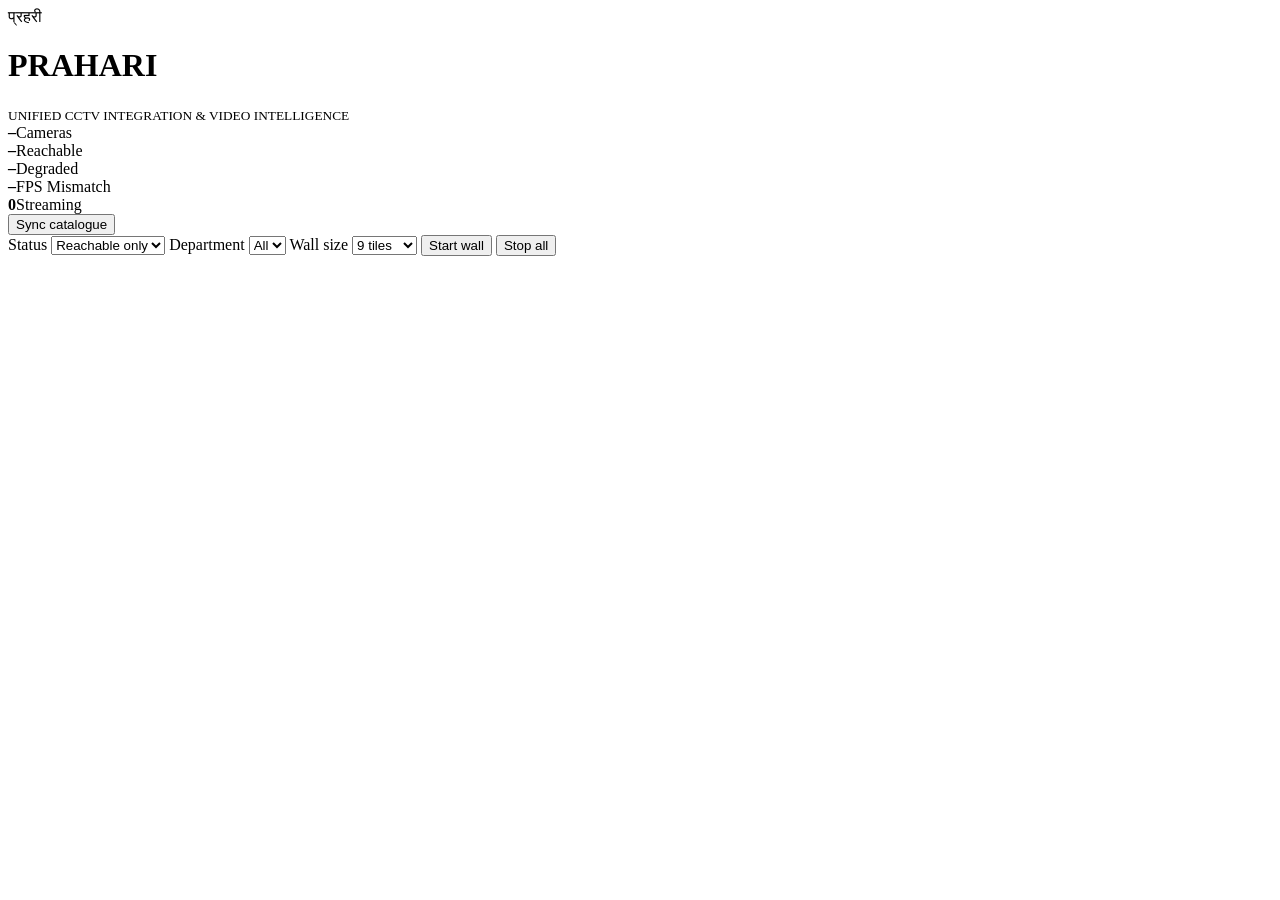
==== web/index.html @ 7b99f81e "Add stream gateway, operator console and grid reconnaissance The upstream guards HLS with a cookie-c" ====
<!doctype html>
<html lang="en">
<head>
  <meta charset="utf-8">
  <meta name="viewport" content="width=device-width, initial-scale=1">
  <title>Prahari — Unified CCTV Operations</title>
  <link rel="stylesheet" href="/vendor/leaflet.css">
  <link rel="stylesheet" href="/styles.css">
</head>
<body>
  <header>
    <div class="brand">
      <span class="devanagari">प्रहरी</span>
      <h1>PRAHARI</h1>
      <small>UNIFIED CCTV INTEGRATION &amp; VIDEO INTELLIGENCE</small>
    </div>

    <div class="stats">
      <div class="stat"><b id="stat-total">–</b><span>Cameras</span></div>
      <div class="stat ok"><b id="stat-online">–</b><span>Reachable</span></div>
      <div class="stat err"><b id="stat-down">–</b><span>Degraded</span></div>
      <div class="stat warn"><b id="stat-fps">–</b><span>FPS Mismatch</span></div>
      <div class="stat"><b id="stat-playing">0</b><span>Streaming</span></div>
      <button class="action" id="btn-sync">Sync catalogue</button>
    </div>
  </header>

  <main>
    <div id="map"></div>

    <div class="right">
      <div class="toolbar">
        <label for="f-status">Status</label>
        <select id="f-status">
          <option value="reachable">Reachable only</option>
          <option value="all">All cameras</option>
          <option value="degraded">Degraded only</option>
        </select>

        <label for="f-dept">Department</label>
        <select id="f-dept"><option value="all">All</option></select>

        <label for="f-count">Wall size</label>
        <select id="f-count">
          <option value="6">6 tiles</option>
          <option value="9" selected>9 tiles</option>
          <option value="12">12 tiles</option>
          <option value="24">24 tiles</option>
        </select>

        <button class="action" id="btn-play">Start wall</button>
        <button class="action" id="btn-stop">Stop all</button>
      </div>

      <div class="wall" id="wall"></div>
    </div>
  </main>

  <script src="/vendor/leaflet.js"></script>
  <script src="/vendor/hls.min.js"></script>
  <script src="/app.js"></script>
</body>
</html>
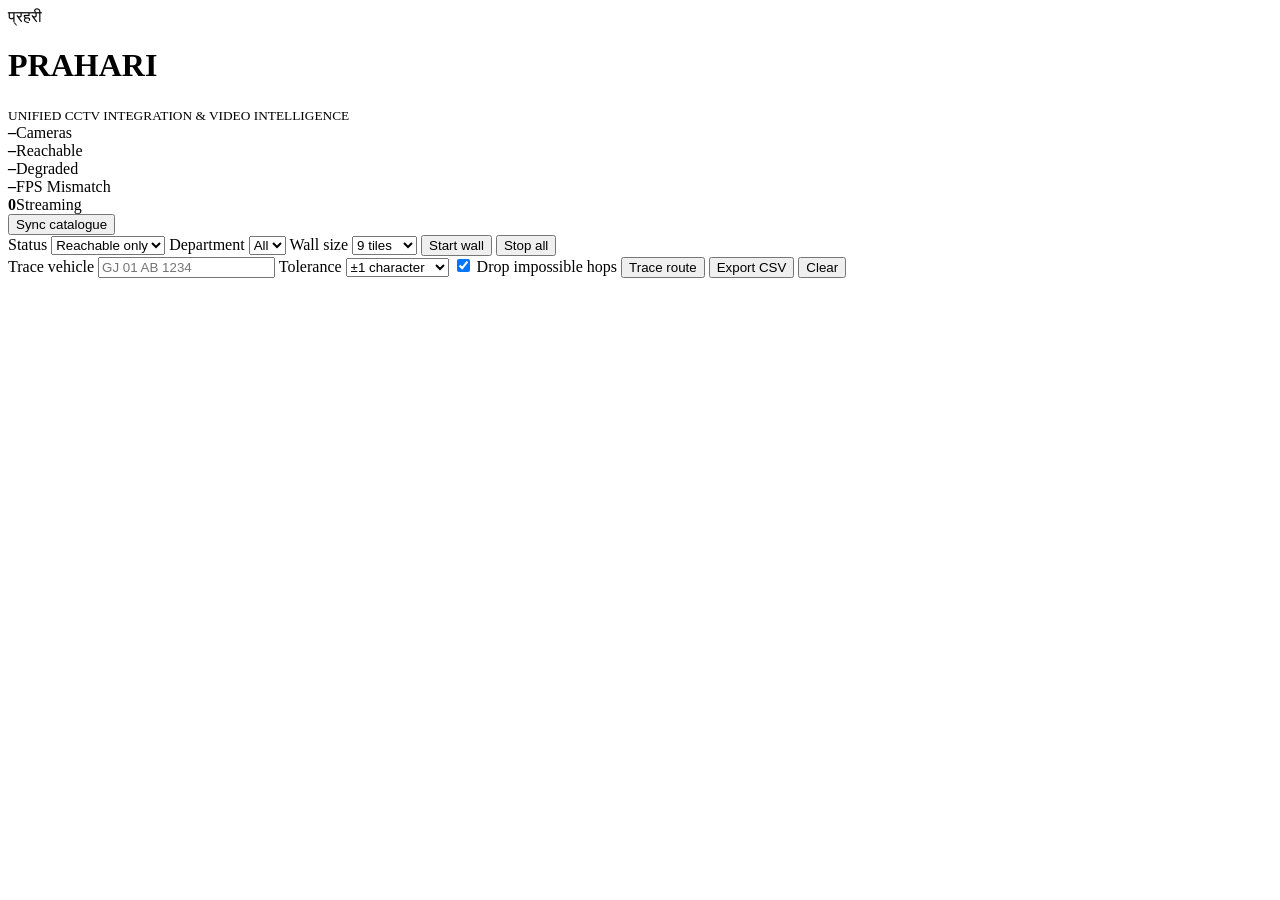
==== commit e8d5693b: "Draw the traced route on the map and in a timeline panel The route engine could answer gate G3 but n" ====
--- a/web/index.html
+++ b/web/index.html
@@ -52,6 +52,27 @@
         <button class="action" id="btn-stop">Stop all</button>
       </div>
 
+      <!-- Gate G3: a judge supplies a registration number and expects the
+           vehicle's route back. This is the demo's money moment, so it sits in
+           the toolbar rather than behind a menu. -->
+      <div class="toolbar route-bar">
+        <label for="route-plate">Trace vehicle</label>
+        <input id="route-plate" placeholder="GJ 01 AB 1234" spellcheck="false" autocomplete="off">
+        <label for="route-fuzz">Tolerance</label>
+        <select id="route-fuzz">
+          <option value="0">Exact</option>
+          <option value="1" selected>±1 character</option>
+          <option value="2">±2 characters</option>
+        </select>
+        <label class="check"><input type="checkbox" id="route-clean" checked> Drop impossible hops</label>
+        <button class="action primary" id="btn-route">Trace route</button>
+        <button class="action" id="btn-route-csv">Export CSV</button>
+        <button class="action" id="btn-route-clear">Clear</button>
+        <span class="route-status" id="route-status"></span>
+      </div>
+
+      <div class="route-result" id="route-result" hidden></div>
+
       <div class="wall" id="wall"></div>
     </div>
   </main>
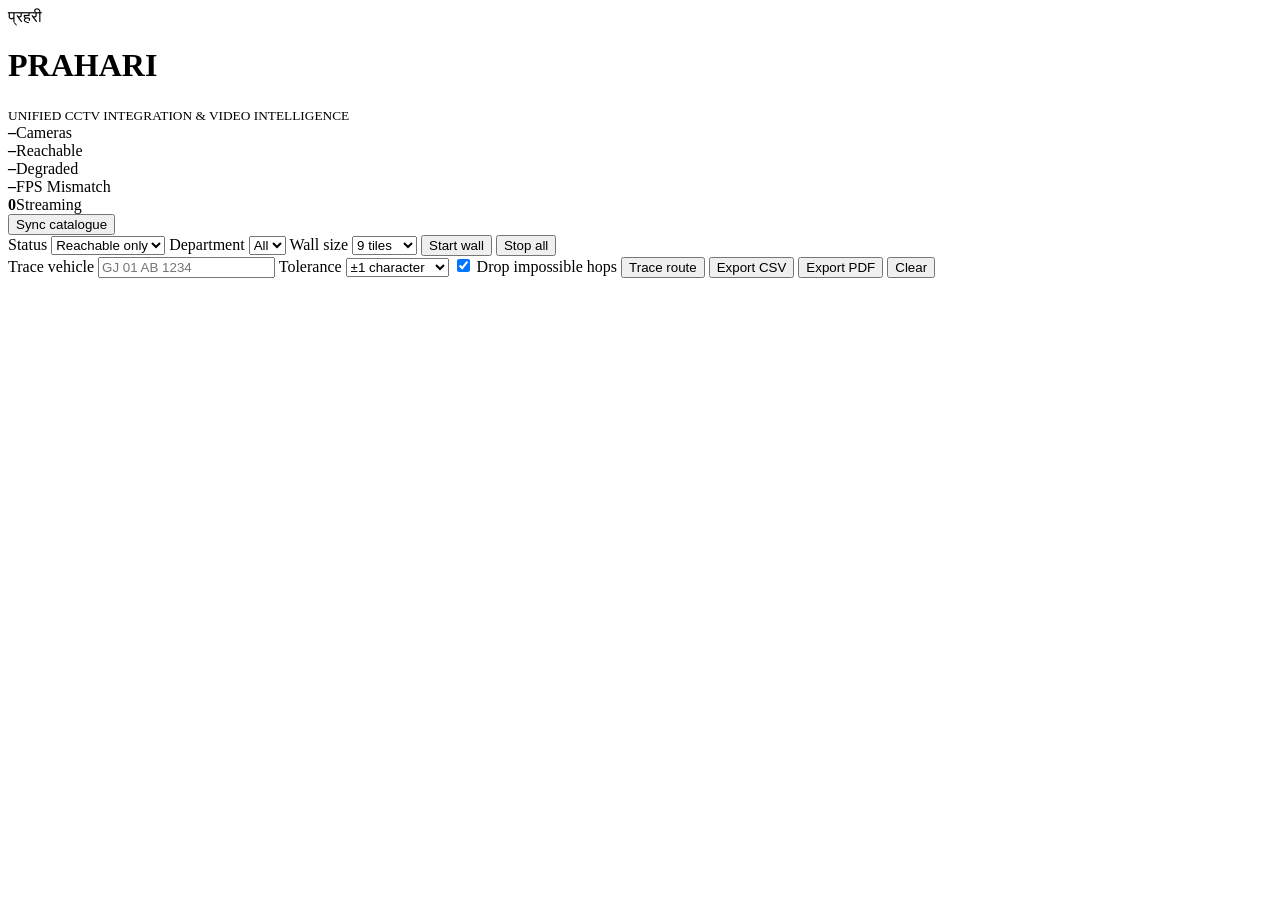
==== commit 4d7b5db3: "Export the movement report as a printable PDF The organisers ask for an output report showing detect" ====
--- a/web/index.html
+++ b/web/index.html
@@ -67,6 +67,7 @@
         <label class="check"><input type="checkbox" id="route-clean" checked> Drop impossible hops</label>
         <button class="action primary" id="btn-route">Trace route</button>
         <button class="action" id="btn-route-csv">Export CSV</button>
+        <button class="action" id="btn-route-pdf">Export PDF</button>
         <button class="action" id="btn-route-clear">Clear</button>
         <span class="route-status" id="route-status"></span>
       </div>
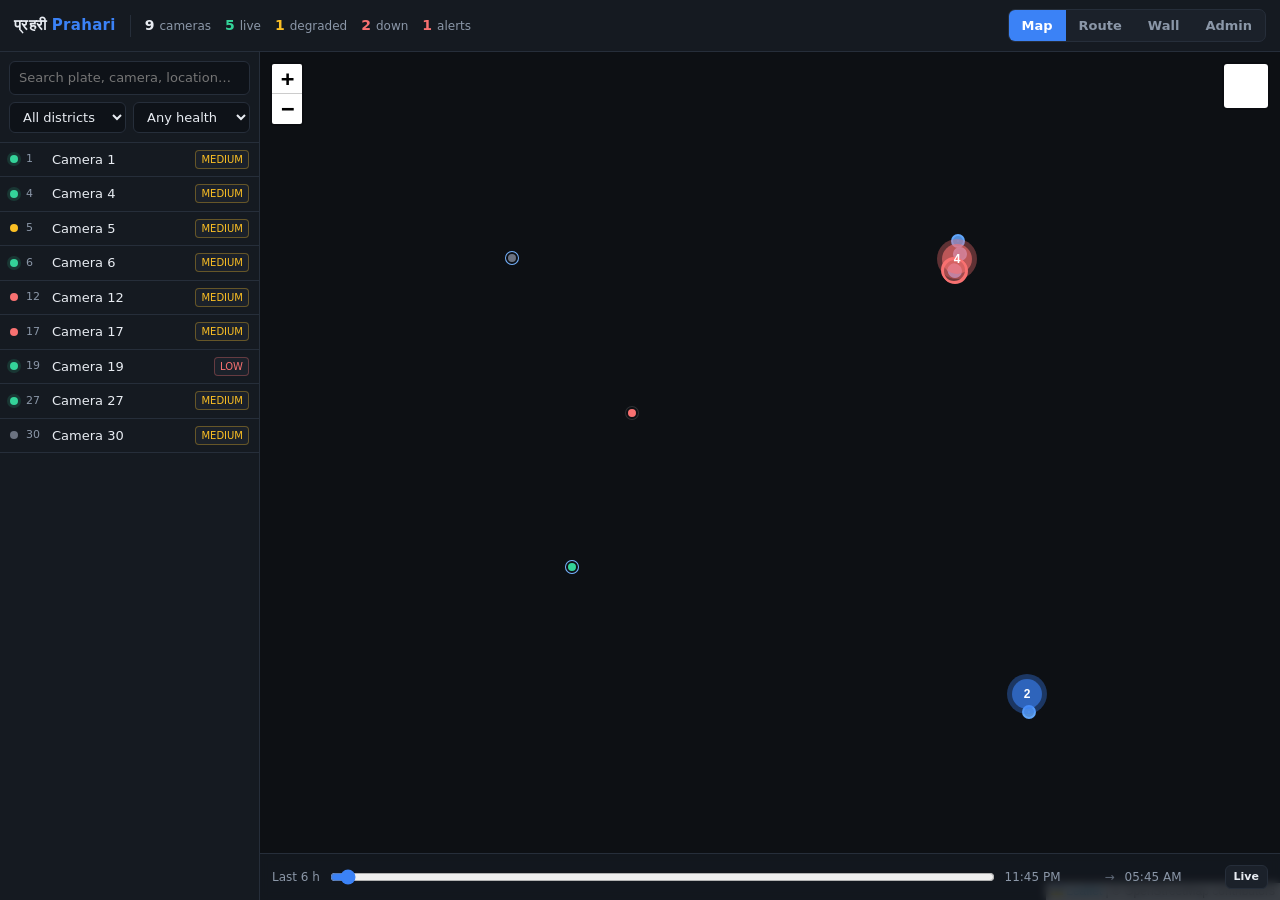
==== commit d501d49d: "[G7/G8/G9/G10/G11/G4] GIS console, fixtures, wedges, events+WS, route view, wall, admin, ONVIF drive" ====
--- a/web/index.html
+++ b/web/index.html
@@ -1,85 +1,274 @@
 <!doctype html>
 <html lang="en">
 <head>
-  <meta charset="utf-8">
-  <meta name="viewport" content="width=device-width, initial-scale=1">
-  <title>Prahari — Unified CCTV Operations</title>
-  <link rel="stylesheet" href="/vendor/leaflet.css">
-  <link rel="stylesheet" href="/styles.css">
+<meta charset="utf-8">
+<meta name="viewport" content="width=device-width,initial-scale=1">
+<title>Prahari — GIS Console</title>
+<link rel="stylesheet" href="vendor/leaflet.css">
+<link rel="stylesheet" href="vendor/MarkerCluster.css">
+<link rel="stylesheet" href="vendor/MarkerCluster.Default.css">
+<link rel="stylesheet" href="styles.css">
 </head>
 <body>
-  <header>
-    <div class="brand">
-      <span class="devanagari">प्रहरी</span>
-      <h1>PRAHARI</h1>
-      <small>UNIFIED CCTV INTEGRATION &amp; VIDEO INTELLIGENCE</small>
-    </div>
-
-    <div class="stats">
-      <div class="stat"><b id="stat-total">–</b><span>Cameras</span></div>
-      <div class="stat ok"><b id="stat-online">–</b><span>Reachable</span></div>
-      <div class="stat err"><b id="stat-down">–</b><span>Degraded</span></div>
-      <div class="stat warn"><b id="stat-fps">–</b><span>FPS Mismatch</span></div>
-      <div class="stat"><b id="stat-playing">0</b><span>Streaming</span></div>
-      <button class="action" id="btn-sync">Sync catalogue</button>
-    </div>
-  </header>
-
-  <main>
-    <div id="map"></div>
-
-    <div class="right">
-      <div class="toolbar">
-        <label for="f-status">Status</label>
-        <select id="f-status">
-          <option value="reachable">Reachable only</option>
-          <option value="all">All cameras</option>
-          <option value="degraded">Degraded only</option>
+
+<header>
+  <div class="brand">प्रहरी <span>Prahari</span></div>
+  <div class="sep"></div>
+  <div class="stat"><b id="s-total">0</b> cameras</div>
+  <div class="stat"><b id="s-live" class="c-live">0</b> live</div>
+  <div class="stat"><b id="s-deg" class="c-deg">0</b> degraded</div>
+  <div class="stat"><b id="s-down" class="c-down">0</b> down</div>
+  <div class="stat"><b id="s-alerts" class="c-alert">0</b> alerts</div>
+  <div class="grow"></div>
+  <div class="seg" id="viewSeg">
+    <button data-v="map" class="on">Map</button>
+    <button data-v="route">Route</button>
+    <button data-v="wall">Wall</button>
+    <button data-v="admin">Admin</button>
+  </div>
+</header>
+
+<main id="main">
+  <aside id="sidebar">
+    <div class="filters">
+      <input id="q" placeholder="Search plate, camera, location…  ( / )">
+      <div class="two">
+        <select id="fDist"><option value="">All districts</option></select>
+        <select id="fHealth">
+          <option value="">Any health</option>
+          <option value="LIVE">Live</option>
+          <option value="DEGRADED">Degraded</option>
+          <option value="DOWN">Down</option>
+          <option value="UNKNOWN">Unknown</option>
         </select>
-
-        <label for="f-dept">Department</label>
-        <select id="f-dept"><option value="all">All</option></select>
-
-        <label for="f-count">Wall size</label>
-        <select id="f-count">
-          <option value="6">6 tiles</option>
-          <option value="9" selected>9 tiles</option>
-          <option value="12">12 tiles</option>
-          <option value="24">24 tiles</option>
-        </select>
-
-        <button class="action" id="btn-play">Start wall</button>
-        <button class="action" id="btn-stop">Stop all</button>
       </div>
-
-      <!-- Gate G3: a judge supplies a registration number and expects the
-           vehicle's route back. This is the demo's money moment, so it sits in
-           the toolbar rather than behind a menu. -->
-      <div class="toolbar route-bar">
-        <label for="route-plate">Trace vehicle</label>
-        <input id="route-plate" placeholder="GJ 01 AB 1234" spellcheck="false" autocomplete="off">
-        <label for="route-fuzz">Tolerance</label>
-        <select id="route-fuzz">
-          <option value="0">Exact</option>
-          <option value="1" selected>±1 character</option>
-          <option value="2">±2 characters</option>
-        </select>
-        <label class="check"><input type="checkbox" id="route-clean" checked> Drop impossible hops</label>
-        <button class="action primary" id="btn-route">Trace route</button>
-        <button class="action" id="btn-route-csv">Export CSV</button>
-        <button class="action" id="btn-route-pdf">Export PDF</button>
-        <button class="action" id="btn-route-clear">Clear</button>
-        <span class="route-status" id="route-status"></span>
-      </div>
-
-      <div class="route-result" id="route-result" hidden></div>
-
-      <div class="wall" id="wall"></div>
-    </div>
-  </main>
-
-  <script src="/vendor/leaflet.js"></script>
-  <script src="/vendor/hls.min.js"></script>
-  <script src="/app.js"></script>
+    </div>
+    <div id="list"></div>
+  </aside>
+
+  <div id="stage">
+    <!-- Map view -->
+    <div id="mapView" class="view active">
+      <div id="map"></div>
+    </div>
+
+    <!-- Route view -->
+    <div id="routeView" class="view" style="display:none">
+      <div id="routeMap"></div>
+      <div id="routePanel"></div>
+    </div>
+
+    <!-- Wall view -->
+    <div id="wallView" class="view" style="display:none">
+      <div id="wallGrid"></div>
+    </div>
+
+    <!-- Admin view -->
+    <div id="adminView" class="view" style="display:none">
+      <div id="adminContent"></div>
+    </div>
+  </div>
+
+  <div id="detail"></div>
+</main>
+
+<!-- Modals -->
+<div id="modal" class="modal-overlay">
+  <div class="modal-box">
+    <img id="modalImg" alt="">
+    <button class="modal-close" id="modalClose">×</button>
+  </div>
+</div>
+
+<script src="vendor/leaflet.js"></script>
+<script src="vendor/leaflet.markercluster.js"></script>
+<script src="map.js"></script>
+<script src="wedges.js"></script>
+<script src="events.js"></script>
+<script src="ws.js"></script>
+<script src="route.js"></script>
+<script src="wall.js"></script>
+<script src="admin.js"></script>
+<script>
+// Bootstrap: load fixtures (works with API down) or live API
+const API = window.API_BASE || '';
+
+async function apiFetch(path, fallback) {
+  try {
+    const r = await fetch(API + path);
+    if (r.ok) return r.json();
+  } catch (_) {}
+  // Fall back to fixtures when API is down — G7 contract
+  try {
+    const name = path.replace(/^\/api\//, '').replace(/\?.*$/, '').replace(/\//g, '_');
+    const r = await fetch(`../fixtures/api/${name}.json`);
+    if (r.ok) return r.json();
+  } catch (_) {}
+  return fallback;
+}
+
+window.apiFetch = apiFetch;
+window.prahari = {};
+
+async function boot() {
+  const [cameras, alerts] = await Promise.all([
+    apiFetch('/api/cameras', []),
+    apiFetch('/api/alerts?state=NEW&limit=50', []),
+  ]);
+  window.prahari.cameras = cameras;
+  window.prahari.alerts  = alerts;
+
+  // Stats
+  document.getElementById('s-total').textContent = cameras.length;
+  document.getElementById('s-live').textContent  = cameras.filter(c => c.health === 'LIVE').length;
+  document.getElementById('s-deg').textContent   = cameras.filter(c => c.health === 'DEGRADED').length;
+  document.getElementById('s-down').textContent  = cameras.filter(c => c.health === 'DOWN').length;
+  document.getElementById('s-alerts').textContent = alerts.filter(a => a.state === 'NEW').length;
+
+  // District filter
+  const dists = [...new Set(cameras.map(c => c.district_code).filter(Boolean))].sort();
+  const fDist = document.getElementById('fDist');
+  dists.forEach(d => {
+    const o = document.createElement('option'); o.value = d; o.textContent = d;
+    fDist.appendChild(o);
+  });
+
+  // Init modules
+  MapView.init(cameras);
+  WedgeLayer.init(cameras);
+  EventsLayer.init();
+  WsClient.init();
+  RouteView.init();
+  WallView.init(cameras);
+  AdminView.init();
+  renderList(cameras);
+}
+
+// Camera list
+function renderList(cameras) {
+  const q    = document.getElementById('q').value.trim().toLowerCase();
+  const dist = document.getElementById('fDist').value;
+  const hlth = document.getElementById('fHealth').value;
+  const shown = cameras.filter(c => {
+    const hay = `${c.camera_id} ${c.name} ${c.district_code || ''} ${c.transport_in_use || ''}`.toLowerCase();
+    if (q && !hay.includes(q)) return false;
+    if (dist && c.district_code !== dist) return false;
+    if (hlth && c.health !== hlth) return false;
+    return true;
+  });
+  const list = document.getElementById('list');
+  list.innerHTML = shown.map(c => `
+    <div class="row" data-id="${c.camera_id}">
+      <span class="hdot h-${(c.health||'UNKNOWN').toLowerCase()}"></span>
+      <span class="cid">${c.camera_id}</span>
+      <span class="nm">${c.name}</span>
+      <span class="chip cc-${(c.coord_conf||'').toLowerCase()}">${c.coord_conf || '—'}</span>
+    </div>`).join('');
+  list.querySelectorAll('.row').forEach(r =>
+    r.addEventListener('click', () => selectCamera(r.dataset.id)));
+}
+window.renderList = renderList;
+
+function selectCamera(id) {
+  const c = (window.prahari.cameras || []).find(x => String(x.camera_id) === String(id));
+  if (!c) return;
+  window.prahari.selected = c;
+  document.querySelectorAll('#list .row').forEach(r =>
+    r.classList.toggle('sel', r.dataset.id === String(id)));
+  MapView.flyTo(c);
+  showDetail(c);
+  document.getElementById('main').classList.add('detail');
+}
+window.selectCamera = selectCamera;
+
+function showDetail(c) {
+  const d = document.getElementById('detail');
+  const snapUrl = API ? `${API}/api/cameras/${c.camera_id}/snapshot` : null;
+  d.innerHTML = `
+    <button class="detail-close" onclick="document.getElementById('main').classList.remove('detail');document.getElementById('detail').innerHTML=''">×</button>
+    <h3>Camera ${c.camera_id}</h3>
+    <div class="sub">${c.name}</div>
+    ${snapUrl ? `<img class="snap" src="${snapUrl}" alt="" onerror="this.style.display='none'">` : '<div class="snap-placeholder">snapshot requires live API</div>'}
+    <h4>Health</h4>
+    <dl class="kv">
+      <dt>status</dt><dd><span class="hdot h-${(c.health||'UNKNOWN').toLowerCase()}"></span> ${c.health||'UNKNOWN'}</dd>
+      <dt>updated</dt><dd>${c.health_at ? new Date(c.health_at).toLocaleTimeString() : '—'}</dd>
+    </dl>
+    <h4>Location</h4>
+    <dl class="kv">
+      <dt>district</dt><dd>${c.district_code||'—'}</dd>
+      <dt>lat, lon</dt><dd>${c.lat != null ? c.lat.toFixed(5) : '—'}, ${c.lon != null ? c.lon.toFixed(5) : '—'}</dd>
+      <dt>confidence</dt><dd><span class="chip cc-${(c.coord_conf||'').toLowerCase()}">${c.coord_conf||'—'}</span></dd>
+      <dt>bearing</dt><dd>${c.bearing_deg != null ? c.bearing_deg + '°' : '— (no wedge)'}</dd>
+    </dl>
+    <h4>Transport</h4>
+    <dl class="kv">
+      <dt>in use</dt><dd>${c.transport_in_use||'—'}</dd>
+      <dt>driver</dt><dd>${c.driver||'—'}</dd>
+    </dl>
+    <div style="display:flex;gap:8px;margin-top:12px">
+      <button class="btn go" onclick="WallView.openOne('${c.camera_id}');switchView('wall')">▶ Open in wall</button>
+      <button class="btn" onclick="RouteView.openSearch('${c.camera_id}');switchView('route')">Route</button>
+    </div>
+    <div class="hint" style="margin-top:10px">Shift-click a wall tile to enlarge. <kbd>Esc</kbd> close panel.</div>`;
+  // Refresh snapshot every 5 s
+  if (snapUrl) {
+    clearInterval(window._snapTimer);
+    window._snapTimer = setInterval(() => {
+      const img = d.querySelector('.snap');
+      if (img) img.src = snapUrl + '?t=' + Date.now();
+    }, 5000);
+  }
+}
+
+// View switching
+function switchView(v) {
+  document.querySelectorAll('#viewSeg button').forEach(b =>
+    b.classList.toggle('on', b.dataset.v === v));
+  const views = {map:'mapView', route:'routeView', wall:'wallView', admin:'adminView'};
+  Object.entries(views).forEach(([key, id]) => {
+    const el = document.getElementById(id);
+    el.style.display = key === v ? '' : 'none';
+    el.classList.toggle('active', key === v);
+  });
+  if (v === 'map') { MapView.invalidate(); }
+  if (v === 'route') { RouteView.activate(); }
+  if (v === 'wall') { WallView.activate(); }
+  if (v === 'admin') { AdminView.activate(); }
+}
+window.switchView = switchView;
+
+document.querySelectorAll('#viewSeg button').forEach(b =>
+  b.addEventListener('click', () => switchView(b.dataset.v)));
+
+['q', 'fDist', 'fHealth'].forEach(id =>
+  document.getElementById(id).addEventListener('input', () =>
+    renderList(window.prahari.cameras || [])));
+
+document.addEventListener('keydown', e => {
+  if (e.key === '/' && !/input|select/i.test(e.target.tagName)) {
+    e.preventDefault(); document.getElementById('q').focus();
+  }
+  if (e.key === 'Escape') {
+    document.getElementById('modal').style.display = 'none';
+    document.getElementById('main').classList.remove('detail');
+    document.getElementById('detail').innerHTML = '';
+  }
+});
+
+document.getElementById('modalClose').addEventListener('click', () =>
+  document.getElementById('modal').style.display = 'none');
+document.getElementById('modal').addEventListener('click', e => {
+  if (e.target === document.getElementById('modal'))
+    document.getElementById('modal').style.display = 'none';
+});
+
+window.openModal = function(src) {
+  document.getElementById('modalImg').src = src;
+  document.getElementById('modal').style.display = 'flex';
+};
+
+boot();
+</script>
 </body>
 </html>
--- a/web/vendor/leaflet.css
+++ b/web/vendor/leaflet.css
@@ -0,0 +1,661 @@
+/* required styles */
+
+.leaflet-pane,
+.leaflet-tile,
+.leaflet-marker-icon,
+.leaflet-marker-shadow,
+.leaflet-tile-container,
+.leaflet-pane > svg,
+.leaflet-pane > canvas,
+.leaflet-zoom-box,
+.leaflet-image-layer,
+.leaflet-layer {
+	position: absolute;
+	left: 0;
+	top: 0;
+	}
+.leaflet-container {
+	overflow: hidden;
+	}
+.leaflet-tile,
+.leaflet-marker-icon,
+.leaflet-marker-shadow {
+	-webkit-user-select: none;
+	   -moz-user-select: none;
+	        user-select: none;
+	  -webkit-user-drag: none;
+	}
+/* Prevents IE11 from highlighting tiles in blue */
+.leaflet-tile::selection {
+	background: transparent;
+}
+/* Safari renders non-retina tile on retina better with this, but Chrome is worse */
+.leaflet-safari .leaflet-tile {
+	image-rendering: -webkit-optimize-contrast;
+	}
+/* hack that prevents hw layers "stretching" when loading new tiles */
+.leaflet-safari .leaflet-tile-container {
+	width: 1600px;
+	height: 1600px;
+	-webkit-transform-origin: 0 0;
+	}
+.leaflet-marker-icon,
+.leaflet-marker-shadow {
+	display: block;
+	}
+/* .leaflet-container svg: reset svg max-width decleration shipped in Joomla! (joomla.org) 3.x */
+/* .leaflet-container img: map is broken in FF if you have max-width: 100% on tiles */
+.leaflet-container .leaflet-overlay-pane svg {
+	max-width: none !important;
+	max-height: none !important;
+	}
+.leaflet-container .leaflet-marker-pane img,
+.leaflet-container .leaflet-shadow-pane img,
+.leaflet-container .leaflet-tile-pane img,
+.leaflet-container img.leaflet-image-layer,
+.leaflet-container .leaflet-tile {
+	max-width: none !important;
+	max-height: none !important;
+	width: auto;
+	padding: 0;
+	}
+
+.leaflet-container img.leaflet-tile {
+	/* See: https://bugs.chromium.org/p/chromium/issues/detail?id=600120 */
+	mix-blend-mode: plus-lighter;
+}
+
+.leaflet-container.leaflet-touch-zoom {
+	-ms-touch-action: pan-x pan-y;
+	touch-action: pan-x pan-y;
+	}
+.leaflet-container.leaflet-touch-drag {
+	-ms-touch-action: pinch-zoom;
+	/* Fallback for FF which doesn't support pinch-zoom */
+	touch-action: none;
+	touch-action: pinch-zoom;
+}
+.leaflet-container.leaflet-touch-drag.leaflet-touch-zoom {
+	-ms-touch-action: none;
+	touch-action: none;
+}
+.leaflet-container {
+	-webkit-tap-highlight-color: transparent;
+}
+.leaflet-container a {
+	-webkit-tap-highlight-color: rgba(51, 181, 229, 0.4);
+}
+.leaflet-tile {
+	filter: inherit;
+	visibility: hidden;
+	}
+.leaflet-tile-loaded {
+	visibility: inherit;
+	}
+.leaflet-zoom-box {
+	width: 0;
+	height: 0;
+	-moz-box-sizing: border-box;
+	     box-sizing: border-box;
+	z-index: 800;
+	}
+/* workaround for https://bugzilla.mozilla.org/show_bug.cgi?id=888319 */
+.leaflet-overlay-pane svg {
+	-moz-user-select: none;
+	}
+
+.leaflet-pane         { z-index: 400; }
+
+.leaflet-tile-pane    { z-index: 200; }
+.leaflet-overlay-pane { z-index: 400; }
+.leaflet-shadow-pane  { z-index: 500; }
+.leaflet-marker-pane  { z-index: 600; }
+.leaflet-tooltip-pane   { z-index: 650; }
+.leaflet-popup-pane   { z-index: 700; }
+
+.leaflet-map-pane canvas { z-index: 100; }
+.leaflet-map-pane svg    { z-index: 200; }
+
+.leaflet-vml-shape {
+	width: 1px;
+	height: 1px;
+	}
+.lvml {
+	behavior: url(#default#VML);
+	display: inline-block;
+	position: absolute;
+	}
+
+
+/* control positioning */
+
+.leaflet-control {
+	position: relative;
+	z-index: 800;
+	pointer-events: visiblePainted; /* IE 9-10 doesn't have auto */
+	pointer-events: auto;
+	}
+.leaflet-top,
+.leaflet-bottom {
+	position: absolute;
+	z-index: 1000;
+	pointer-events: none;
+	}
+.leaflet-top {
+	top: 0;
+	}
+.leaflet-right {
+	right: 0;
+	}
+.leaflet-bottom {
+	bottom: 0;
+	}
+.leaflet-left {
+	left: 0;
+	}
+.leaflet-control {
+	float: left;
+	clear: both;
+	}
+.leaflet-right .leaflet-control {
+	float: right;
+	}
+.leaflet-top .leaflet-control {
+	margin-top: 10px;
+	}
+.leaflet-bottom .leaflet-control {
+	margin-bottom: 10px;
+	}
+.leaflet-left .leaflet-control {
+	margin-left: 10px;
+	}
+.leaflet-right .leaflet-control {
+	margin-right: 10px;
+	}
+
+
+/* zoom and fade animations */
+
+.leaflet-fade-anim .leaflet-popup {
+	opacity: 0;
+	-webkit-transition: opacity 0.2s linear;
+	   -moz-transition: opacity 0.2s linear;
+	        transition: opacity 0.2s linear;
+	}
+.leaflet-fade-anim .leaflet-map-pane .leaflet-popup {
+	opacity: 1;
+	}
+.leaflet-zoom-animated {
+	-webkit-transform-origin: 0 0;
+	    -ms-transform-origin: 0 0;
+	        transform-origin: 0 0;
+	}
+svg.leaflet-zoom-animated {
+	will-change: transform;
+}
+
+.leaflet-zoom-anim .leaflet-zoom-animated {
+	-webkit-transition: -webkit-transform 0.25s cubic-bezier(0,0,0.25,1);
+	   -moz-transition:    -moz-transform 0.25s cubic-bezier(0,0,0.25,1);
+	        transition:         transform 0.25s cubic-bezier(0,0,0.25,1);
+	}
+.leaflet-zoom-anim .leaflet-tile,
+.leaflet-pan-anim .leaflet-tile {
+	-webkit-transition: none;
+	   -moz-transition: none;
+	        transition: none;
+	}
+
+.leaflet-zoom-anim .leaflet-zoom-hide {
+	visibility: hidden;
+	}
+
+
+/* cursors */
+
+.leaflet-interactive {
+	cursor: pointer;
+	}
+.leaflet-grab {
+	cursor: -webkit-grab;
+	cursor:    -moz-grab;
+	cursor:         grab;
+	}
+.leaflet-crosshair,
+.leaflet-crosshair .leaflet-interactive {
+	cursor: crosshair;
+	}
+.leaflet-popup-pane,
+.leaflet-control {
+	cursor: auto;
+	}
+.leaflet-dragging .leaflet-grab,
+.leaflet-dragging .leaflet-grab .leaflet-interactive,
+.leaflet-dragging .leaflet-marker-draggable {
+	cursor: move;
+	cursor: -webkit-grabbing;
+	cursor:    -moz-grabbing;
+	cursor:         grabbing;
+	}
+
+/* marker & overlays interactivity */
+.leaflet-marker-icon,
+.leaflet-marker-shadow,
+.leaflet-image-layer,
+.leaflet-pane > svg path,
+.leaflet-tile-container {
+	pointer-events: none;
+	}
+
+.leaflet-marker-icon.leaflet-interactive,
+.leaflet-image-layer.leaflet-interactive,
+.leaflet-pane > svg path.leaflet-interactive,
+svg.leaflet-image-layer.leaflet-interactive path {
+	pointer-events: visiblePainted; /* IE 9-10 doesn't have auto */
+	pointer-events: auto;
+	}
+
+/* visual tweaks */
+
+.leaflet-container {
+	background: #ddd;
+	outline-offset: 1px;
+	}
+.leaflet-container a {
+	color: #0078A8;
+	}
+.leaflet-zoom-box {
+	border: 2px dotted #38f;
+	background: rgba(255,255,255,0.5);
+	}
+
+
+/* general typography */
+.leaflet-container {
+	font-family: "Helvetica Neue", Arial, Helvetica, sans-serif;
+	font-size: 12px;
+	font-size: 0.75rem;
+	line-height: 1.5;
+	}
+
+
+/* general toolbar styles */
+
+.leaflet-bar {
+	box-shadow: 0 1px 5px rgba(0,0,0,0.65);
+	border-radius: 4px;
+	}
+.leaflet-bar a {
+	background-color: #fff;
+	border-bottom: 1px solid #ccc;
+	width: 26px;
+	height: 26px;
+	line-height: 26px;
+	display: block;
+	text-align: center;
+	text-decoration: none;
+	color: black;
+	}
+.leaflet-bar a,
+.leaflet-control-layers-toggle {
+	background-position: 50% 50%;
+	background-repeat: no-repeat;
+	display: block;
+	}
+.leaflet-bar a:hover,
+.leaflet-bar a:focus {
+	background-color: #f4f4f4;
+	}
+.leaflet-bar a:first-child {
+	border-top-left-radius: 4px;
+	border-top-right-radius: 4px;
+	}
+.leaflet-bar a:last-child {
+	border-bottom-left-radius: 4px;
+	border-bottom-right-radius: 4px;
+	border-bottom: none;
+	}
+.leaflet-bar a.leaflet-disabled {
+	cursor: default;
+	background-color: #f4f4f4;
+	color: #bbb;
+	}
+
+.leaflet-touch .leaflet-bar a {
+	width: 30px;
+	height: 30px;
+	line-height: 30px;
+	}
+.leaflet-touch .leaflet-bar a:first-child {
+	border-top-left-radius: 2px;
+	border-top-right-radius: 2px;
+	}
+.leaflet-touch .leaflet-bar a:last-child {
+	border-bottom-left-radius: 2px;
+	border-bottom-right-radius: 2px;
+	}
+
+/* zoom control */
+
+.leaflet-control-zoom-in,
+.leaflet-control-zoom-out {
+	font: bold 18px 'Lucida Console', Monaco, monospace;
+	text-indent: 1px;
+	}
+
+.leaflet-touch .leaflet-control-zoom-in, .leaflet-touch .leaflet-control-zoom-out  {
+	font-size: 22px;
+	}
+
+
+/* layers control */
+
+.leaflet-control-layers {
+	box-shadow: 0 1px 5px rgba(0,0,0,0.4);
+	background: #fff;
+	border-radius: 5px;
+	}
+.leaflet-control-layers-toggle {
+	background-image: url(images/layers.png);
+	width: 36px;
+	height: 36px;
+	}
+.leaflet-retina .leaflet-control-layers-toggle {
+	background-image: url(images/layers-2x.png);
+	background-size: 26px 26px;
+	}
+.leaflet-touch .leaflet-control-layers-toggle {
+	width: 44px;
+	height: 44px;
+	}
+.leaflet-control-layers .leaflet-control-layers-list,
+.leaflet-control-layers-expanded .leaflet-control-layers-toggle {
+	display: none;
+	}
+.leaflet-control-layers-expanded .leaflet-control-layers-list {
+	display: block;
+	position: relative;
+	}
+.leaflet-control-layers-expanded {
+	padding: 6px 10px 6px 6px;
+	color: #333;
+	background: #fff;
+	}
+.leaflet-control-layers-scrollbar {
+	overflow-y: scroll;
+	overflow-x: hidden;
+	padding-right: 5px;
+	}
+.leaflet-control-layers-selector {
+	margin-top: 2px;
+	position: relative;
+	top: 1px;
+	}
+.leaflet-control-layers label {
+	display: block;
+	font-size: 13px;
+	font-size: 1.08333em;
+	}
+.leaflet-control-layers-separator {
+	height: 0;
+	border-top: 1px solid #ddd;
+	margin: 5px -10px 5px -6px;
+	}
+
+/* Default icon URLs */
+.leaflet-default-icon-path { /* used only in path-guessing heuristic, see L.Icon.Default */
+	background-image: url(images/marker-icon.png);
+	}
+
+
+/* attribution and scale controls */
+
+.leaflet-container .leaflet-control-attribution {
+	background: #fff;
+	background: rgba(255, 255, 255, 0.8);
+	margin: 0;
+	}
+.leaflet-control-attribution,
+.leaflet-control-scale-line {
+	padding: 0 5px;
+	color: #333;
+	line-height: 1.4;
+	}
+.leaflet-control-attribution a {
+	text-decoration: none;
+	}
+.leaflet-control-attribution a:hover,
+.leaflet-control-attribution a:focus {
+	text-decoration: underline;
+	}
+.leaflet-attribution-flag {
+	display: inline !important;
+	vertical-align: baseline !important;
+	width: 1em;
+	height: 0.6669em;
+	}
+.leaflet-left .leaflet-control-scale {
+	margin-left: 5px;
+	}
+.leaflet-bottom .leaflet-control-scale {
+	margin-bottom: 5px;
+	}
+.leaflet-control-scale-line {
+	border: 2px solid #777;
+	border-top: none;
+	line-height: 1.1;
+	padding: 2px 5px 1px;
+	white-space: nowrap;
+	-moz-box-sizing: border-box;
+	     box-sizing: border-box;
+	background: rgba(255, 255, 255, 0.8);
+	text-shadow: 1px 1px #fff;
+	}
+.leaflet-control-scale-line:not(:first-child) {
+	border-top: 2px solid #777;
+	border-bottom: none;
+	margin-top: -2px;
+	}
+.leaflet-control-scale-line:not(:first-child):not(:last-child) {
+	border-bottom: 2px solid #777;
+	}
+
+.leaflet-touch .leaflet-control-attribution,
+.leaflet-touch .leaflet-control-layers,
+.leaflet-touch .leaflet-bar {
+	box-shadow: none;
+	}
+.leaflet-touch .leaflet-control-layers,
+.leaflet-touch .leaflet-bar {
+	border: 2px solid rgba(0,0,0,0.2);
+	background-clip: padding-box;
+	}
+
+
+/* popup */
+
+.leaflet-popup {
+	position: absolute;
+	text-align: center;
+	margin-bottom: 20px;
+	}
+.leaflet-popup-content-wrapper {
+	padding: 1px;
+	text-align: left;
+	border-radius: 12px;
+	}
+.leaflet-popup-content {
+	margin: 13px 24px 13px 20px;
+	line-height: 1.3;
+	font-size: 13px;
+	font-size: 1.08333em;
+	min-height: 1px;
+	}
+.leaflet-popup-content p {
+	margin: 17px 0;
+	margin: 1.3em 0;
+	}
+.leaflet-popup-tip-container {
+	width: 40px;
+	height: 20px;
+	position: absolute;
+	left: 50%;
+	margin-top: -1px;
+	margin-left: -20px;
+	overflow: hidden;
+	pointer-events: none;
+	}
+.leaflet-popup-tip {
+	width: 17px;
+	height: 17px;
+	padding: 1px;
+
+	margin: -10px auto 0;
+	pointer-events: auto;
+
+	-webkit-transform: rotate(45deg);
+	   -moz-transform: rotate(45deg);
+	    -ms-transform: rotate(45deg);
+	        transform: rotate(45deg);
+	}
+.leaflet-popup-content-wrapper,
+.leaflet-popup-tip {
+	background: white;
+	color: #333;
+	box-shadow: 0 3px 14px rgba(0,0,0,0.4);
+	}
+.leaflet-container a.leaflet-popup-close-button {
+	position: absolute;
+	top: 0;
+	right: 0;
+	border: none;
+	text-align: center;
+	width: 24px;
+	height: 24px;
+	font: 16px/24px Tahoma, Verdana, sans-serif;
+	color: #757575;
+	text-decoration: none;
+	background: transparent;
+	}
+.leaflet-container a.leaflet-popup-close-button:hover,
+.leaflet-container a.leaflet-popup-close-button:focus {
+	color: #585858;
+	}
+.leaflet-popup-scrolled {
+	overflow: auto;
+	}
+
+.leaflet-oldie .leaflet-popup-content-wrapper {
+	-ms-zoom: 1;
+	}
+.leaflet-oldie .leaflet-popup-tip {
+	width: 24px;
+	margin: 0 auto;
+
+	-ms-filter: "progid:DXImageTransform.Microsoft.Matrix(M11=0.70710678, M12=0.70710678, M21=-0.70710678, M22=0.70710678)";
+	filter: progid:DXImageTransform.Microsoft.Matrix(M11=0.70710678, M12=0.70710678, M21=-0.70710678, M22=0.70710678);
+	}
+
+.leaflet-oldie .leaflet-control-zoom,
+.leaflet-oldie .leaflet-control-layers,
+.leaflet-oldie .leaflet-popup-content-wrapper,
+.leaflet-oldie .leaflet-popup-tip {
+	border: 1px solid #999;
+	}
+
+
+/* div icon */
+
+.leaflet-div-icon {
+	background: #fff;
+	border: 1px solid #666;
+	}
+
+
+/* Tooltip */
+/* Base styles for the element that has a tooltip */
+.leaflet-tooltip {
+	position: absolute;
+	padding: 6px;
+	background-color: #fff;
+	border: 1px solid #fff;
+	border-radius: 3px;
+	color: #222;
+	white-space: nowrap;
+	-webkit-user-select: none;
+	-moz-user-select: none;
+	-ms-user-select: none;
+	user-select: none;
+	pointer-events: none;
+	box-shadow: 0 1px 3px rgba(0,0,0,0.4);
+	}
+.leaflet-tooltip.leaflet-interactive {
+	cursor: pointer;
+	pointer-events: auto;
+	}
+.leaflet-tooltip-top:before,
+.leaflet-tooltip-bottom:before,
+.leaflet-tooltip-left:before,
+.leaflet-tooltip-right:before {
+	position: absolute;
+	pointer-events: none;
+	border: 6px solid transparent;
+	background: transparent;
+	content: "";
+	}
+
+/* Directions */
+
+.leaflet-tooltip-bottom {
+	margin-top: 6px;
+}
+.leaflet-tooltip-top {
+	margin-top: -6px;
+}
+.leaflet-tooltip-bottom:before,
+.leaflet-tooltip-top:before {
+	left: 50%;
+	margin-left: -6px;
+	}
+.leaflet-tooltip-top:before {
+	bottom: 0;
+	margin-bottom: -12px;
+	border-top-color: #fff;
+	}
+.leaflet-tooltip-bottom:before {
+	top: 0;
+	margin-top: -12px;
+	margin-left: -6px;
+	border-bottom-color: #fff;
+	}
+.leaflet-tooltip-left {
+	margin-left: -6px;
+}
+.leaflet-tooltip-right {
+	margin-left: 6px;
+}
+.leaflet-tooltip-left:before,
+.leaflet-tooltip-right:before {
+	top: 50%;
+	margin-top: -6px;
+	}
+.leaflet-tooltip-left:before {
+	right: 0;
+	margin-right: -12px;
+	border-left-color: #fff;
+	}
+.leaflet-tooltip-right:before {
+	left: 0;
+	margin-left: -12px;
+	border-right-color: #fff;
+	}
+
+/* Printing */
+
+@media print {
+	/* Prevent printers from removing background-images of controls. */
+	.leaflet-control {
+		-webkit-print-color-adjust: exact;
+		print-color-adjust: exact;
+		}
+	}
--- a/web/vendor/MarkerCluster.css
+++ b/web/vendor/MarkerCluster.css
@@ -0,0 +1,14 @@
+.leaflet-cluster-anim .leaflet-marker-icon, .leaflet-cluster-anim .leaflet-marker-shadow {
+	-webkit-transition: -webkit-transform 0.3s ease-out, opacity 0.3s ease-in;
+	-moz-transition: -moz-transform 0.3s ease-out, opacity 0.3s ease-in;
+	-o-transition: -o-transform 0.3s ease-out, opacity 0.3s ease-in;
+	transition: transform 0.3s ease-out, opacity 0.3s ease-in;
+}
+
+.leaflet-cluster-spider-leg {
+	/* stroke-dashoffset (duration and function) should match with leaflet-marker-icon transform in order to track it exactly */
+	-webkit-transition: -webkit-stroke-dashoffset 0.3s ease-out, -webkit-stroke-opacity 0.3s ease-in;
+	-moz-transition: -moz-stroke-dashoffset 0.3s ease-out, -moz-stroke-opacity 0.3s ease-in;
+	-o-transition: -o-stroke-dashoffset 0.3s ease-out, -o-stroke-opacity 0.3s ease-in;
+	transition: stroke-dashoffset 0.3s ease-out, stroke-opacity 0.3s ease-in;
+}
--- a/web/vendor/MarkerCluster.Default.css
+++ b/web/vendor/MarkerCluster.Default.css
@@ -0,0 +1,60 @@
+.marker-cluster-small {
+	background-color: rgba(181, 226, 140, 0.6);
+	}
+.marker-cluster-small div {
+	background-color: rgba(110, 204, 57, 0.6);
+	}
+
+.marker-cluster-medium {
+	background-color: rgba(241, 211, 87, 0.6);
+	}
+.marker-cluster-medium div {
+	background-color: rgba(240, 194, 12, 0.6);
+	}
+
+.marker-cluster-large {
+	background-color: rgba(253, 156, 115, 0.6);
+	}
+.marker-cluster-large div {
+	background-color: rgba(241, 128, 23, 0.6);
+	}
+
+	/* IE 6-8 fallback colors */
+.leaflet-oldie .marker-cluster-small {
+	background-color: rgb(181, 226, 140);
+	}
+.leaflet-oldie .marker-cluster-small div {
+	background-color: rgb(110, 204, 57);
+	}
+
+.leaflet-oldie .marker-cluster-medium {
+	background-color: rgb(241, 211, 87);
+	}
+.leaflet-oldie .marker-cluster-medium div {
+	background-color: rgb(240, 194, 12);
+	}
+
+.leaflet-oldie .marker-cluster-large {
+	background-color: rgb(253, 156, 115);
+	}
+.leaflet-oldie .marker-cluster-large div {
+	background-color: rgb(241, 128, 23);
+}
+
+.marker-cluster {
+	background-clip: padding-box;
+	border-radius: 20px;
+	}
+.marker-cluster div {
+	width: 30px;
+	height: 30px;
+	margin-left: 5px;
+	margin-top: 5px;
+
+	text-align: center;
+	border-radius: 15px;
+	font: 12px "Helvetica Neue", Arial, Helvetica, sans-serif;
+	}
+.marker-cluster span {
+	line-height: 30px;
+	}
--- a/web/styles.css
+++ b/web/styles.css
@@ -0,0 +1,252 @@
+/* Prahari GIS Console — shared styles */
+:root {
+  --bg:     #0d1014;
+  --panel:  #151a21;
+  --panel2: #1b212a;
+  --line:   #262e3a;
+  --ink:    #e8ecf2;
+  --dim:    #8b97a8;
+  --faint:  #5c6675;
+  --accent: #3b82f6;
+  /* health colours */
+  --live:   #34d399;
+  --deg:    #fbbf24;
+  --down:   #f87171;
+  --unk:    #6b7280;
+  --alert:  #f87171;
+}
+
+*, *::before, *::after { box-sizing: border-box; margin: 0; padding: 0; }
+html, body { height: 100%; overflow: hidden; }
+body {
+  background: var(--bg);
+  color: var(--ink);
+  font: 13px/1.5 ui-sans-serif, -apple-system, system-ui, "Segoe UI", sans-serif;
+  display: grid;
+  grid-template-rows: 52px 1fr;
+}
+
+/* ── header ── */
+header {
+  display: flex;
+  align-items: center;
+  gap: 14px;
+  padding: 0 14px;
+  background: var(--panel);
+  border-bottom: 1px solid var(--line);
+  min-width: 0;
+}
+.brand { font-weight: 700; font-size: 15px; letter-spacing: .02em; flex: none; }
+.brand span { color: var(--accent); }
+.sep { width: 1px; height: 22px; background: var(--line); flex: none; }
+.stat { display: flex; gap: 5px; align-items: baseline; color: var(--dim); font-size: 12px; white-space: nowrap; }
+.stat b { font-size: 14px; font-variant-numeric: tabular-nums; color: var(--ink); }
+.c-live { color: var(--live) !important; }
+.c-deg  { color: var(--deg)  !important; }
+.c-down { color: var(--down) !important; }
+.c-alert{ color: var(--alert)!important; }
+.grow { flex: 1; }
+
+.seg { display: flex; background: var(--panel2); border: 1px solid var(--line); border-radius: 7px; overflow: hidden; }
+.seg button {
+  background: none; border: 0; color: var(--dim); padding: 6px 13px;
+  cursor: pointer; font: inherit; font-weight: 600;
+}
+.seg button.on { background: var(--accent); color: #fff; }
+
+/* ── layout ── */
+main {
+  display: grid;
+  grid-template-columns: 260px 1fr 0;
+  min-height: 0;
+  overflow: hidden;
+}
+main.detail { grid-template-columns: 260px 1fr 310px; }
+
+aside#sidebar {
+  background: var(--panel);
+  border-right: 1px solid var(--line);
+  display: flex;
+  flex-direction: column;
+  min-height: 0;
+  overflow: hidden;
+}
+
+#stage { position: relative; min-height: 0; overflow: hidden; }
+
+.view { position: absolute; inset: 0; display: flex; flex-direction: column; }
+.view:not(.active) { display: none; }
+
+#detail {
+  background: var(--panel);
+  border-left: 1px solid var(--line);
+  overflow-y: auto;
+  padding: 14px;
+  font-size: 12px;
+}
+#detail h3 { font-size: 15px; margin-bottom: 2px; }
+#detail h4 {
+  font-size: 10px; text-transform: uppercase; letter-spacing: .07em;
+  color: var(--dim); font-weight: 600; margin: 12px 0 5px;
+}
+#detail .sub { color: var(--dim); margin-bottom: 8px; }
+.snap { width: 100%; border-radius: 7px; background: #000; aspect-ratio: 16/9; object-fit: cover; display: block; }
+.snap-placeholder { background: var(--panel2); border-radius: 7px; aspect-ratio: 16/9; display: grid; place-items: center; color: var(--faint); font-size: 11px; }
+.detail-close { float: right; background: none; border: 0; color: var(--dim); font-size: 18px; cursor: pointer; line-height: 1; margin-left: 6px; }
+.detail-close:hover { color: var(--ink); }
+
+/* ── filters + list ── */
+.filters { padding: 9px; border-bottom: 1px solid var(--line); display: grid; gap: 7px; }
+input, select {
+  width: 100%; background: #0e1218; color: var(--ink);
+  border: 1px solid var(--line); border-radius: 6px;
+  padding: 6px 9px; font: inherit;
+}
+input:focus, select:focus { outline: 0; border-color: var(--accent); }
+.two { display: grid; grid-template-columns: 1fr 1fr; gap: 7px; }
+
+#list { overflow-y: auto; flex: 1; }
+.row {
+  display: flex; gap: 8px; align-items: center;
+  padding: 7px 10px; border-bottom: 1px solid var(--line);
+  cursor: pointer;
+}
+.row:hover { background: var(--panel2); }
+.row.sel { background: #20293a; box-shadow: inset 3px 0 0 var(--accent); }
+.cid { color: var(--dim); font-variant-numeric: tabular-nums; min-width: 18px; font-size: 11px; }
+.nm { flex: 1; overflow: hidden; text-overflow: ellipsis; white-space: nowrap; }
+
+/* health dot */
+.hdot {
+  width: 8px; height: 8px; border-radius: 50%; flex: none;
+  background: var(--unk);
+}
+.hdot.h-live     { background: var(--live); box-shadow: 0 0 0 3px #34d39926; }
+.hdot.h-degraded { background: var(--deg); }
+.hdot.h-down     { background: var(--down); }
+.hdot.h-unknown  { background: var(--unk); }
+
+/* confidence chip */
+.chip {
+  font-size: 10px; padding: 1px 5px; border-radius: 4px;
+  background: var(--panel2); color: var(--dim); border: 1px solid var(--line);
+}
+.cc-high   { color: var(--live);  border-color: #34d39955; }
+.cc-medium { color: var(--deg);   border-color: #fbbf2455; }
+.cc-low    { color: var(--down);  border-color: #f8717155; }
+
+/* ── map ── */
+#map, #routeMap { position: absolute; inset: 0; }
+.leaflet-container { background: #0d1014; }
+/* markercluster custom colours */
+.marker-cluster-small  { background: rgba(59,130,246,.35); }
+.marker-cluster-small div  { background: rgba(59,130,246,.6); }
+.marker-cluster-medium { background: rgba(251,191,36,.35); }
+.marker-cluster-medium div { background: rgba(251,191,36,.6); }
+.marker-cluster-large  { background: rgba(248,113,113,.35); }
+.marker-cluster-large div  { background: rgba(248,113,113,.6); }
+.marker-cluster div { color: #fff; font-weight: 700; }
+.cam-pin { border-radius: 50%; border: 2px solid #0d1014; box-shadow: 0 0 0 1px #ffffff22; }
+.cam-pin.dotted { border-style: dashed; }
+
+/* ── buttons ── */
+.btn {
+  background: var(--panel2); color: var(--ink); border: 1px solid var(--line);
+  border-radius: 6px; padding: 6px 12px; font: inherit; cursor: pointer; font-weight: 600;
+}
+.btn:hover { border-color: var(--accent); }
+.btn.go   { background: #0f7a4d; border-color: #0f7a4d; color: #fff; }
+.btn.stop { background: #8a2b2b; border-color: #8a2b2b; color: #fff; }
+.btn.sm   { padding: 3px 8px; font-size: 11px; }
+
+/* ── kv grid ── */
+.kv { display: grid; grid-template-columns: 90px 1fr; gap: 3px 8px; }
+.kv dt { color: var(--dim); }
+.kv dd { word-break: break-all; }
+
+/* ── modal ── */
+.modal-overlay {
+  position: fixed; inset: 0; background: #000000dd;
+  display: none; place-items: center; z-index: 9000; padding: 24px;
+}
+.modal-overlay[style*="flex"] { display: flex !important; }
+.modal-box { position: relative; }
+.modal-box img { max-width: 90vw; max-height: 88vh; border-radius: 10px; display: block; }
+.modal-close {
+  position: absolute; top: -14px; right: -14px;
+  background: var(--panel2); border: 1px solid var(--line); border-radius: 50%;
+  width: 28px; height: 28px; color: var(--ink); font-size: 16px;
+  cursor: pointer; display: grid; place-items: center;
+}
+
+/* ── route panel ── */
+#routeView { flex-direction: row; }
+#routeMap { position: relative; flex: 1; }
+#routePanel {
+  width: 360px; background: var(--panel); border-left: 1px solid var(--line);
+  overflow-y: auto; padding: 14px; display: flex; flex-direction: column; gap: 10px;
+}
+
+/* ── wall ── */
+#wallView { flex-direction: column; }
+#wallView .wall-toolbar {
+  background: var(--panel); border-bottom: 1px solid var(--line);
+  padding: 8px 12px; display: flex; gap: 10px; align-items: center;
+}
+#wallGrid {
+  flex: 1; overflow-y: auto; padding: 10px;
+  display: grid; grid-template-columns: repeat(auto-fill, minmax(280px, 1fr)); gap: 10px; align-content: start;
+}
+.wall-tile {
+  background: #000; border: 1px solid var(--line); border-radius: 8px;
+  overflow: hidden; position: relative; aspect-ratio: 16/9; cursor: pointer;
+}
+.wall-tile img { position: absolute; inset: 0; width: 100%; height: 100%; object-fit: cover; display: block; }
+.wall-tile .tile-bar {
+  position: absolute; left: 0; right: 0; bottom: 0;
+  background: linear-gradient(transparent, #000000cc);
+  padding: 6px 8px; display: flex; gap: 6px; align-items: center; font-size: 11px;
+  z-index: 1;
+}
+.wall-tile .tile-bar .tnm { flex: 1; overflow: hidden; text-overflow: ellipsis; white-space: nowrap; }
+.wall-tile.ws-active { border-color: var(--accent); }
+.wall-tile .whep-badge {
+  position: absolute; top: 6px; right: 6px; z-index: 2;
+  font-size: 10px; padding: 2px 5px; border-radius: 3px; background: #000a;
+}
+.whep-badge.webrtc { color: var(--live); }
+.whep-badge.hls    { color: var(--deg); }
+
+/* ── admin ── */
+#adminView { overflow-y: auto; }
+#adminContent { padding: 20px; max-width: 900px; }
+.driver-card {
+  background: var(--panel2); border: 1px solid var(--line);
+  border-radius: 8px; padding: 14px; margin-bottom: 12px;
+}
+.driver-card h3 { font-size: 14px; margin-bottom: 4px; display: flex; align-items: center; gap: 8px; }
+.status-badge {
+  font-size: 10px; padding: 2px 7px; border-radius: 4px; font-weight: 600;
+}
+.status-live { background: #0f7a4d44; color: var(--live); border: 1px solid #0f7a4d; }
+.status-stub { background: #4b4b0044; color: var(--deg);  border: 1px solid #7a6b0d; }
+
+/* ── misc ── */
+.hint { color: var(--faint); font-size: 11px; line-height: 1.6; }
+kbd {
+  background: var(--panel2); border: 1px solid var(--line);
+  border-radius: 3px; padding: 0 4px; font: 11px ui-monospace, monospace;
+}
+.section-title {
+  font-size: 11px; text-transform: uppercase; letter-spacing: .07em;
+  color: var(--dim); font-weight: 600; margin: 12px 0 6px;
+}
+table.data-table {
+  width: 100%; border-collapse: collapse; font-size: 12px;
+}
+table.data-table th {
+  text-align: left; color: var(--dim); padding: 6px 8px;
+  border-bottom: 1px solid var(--line); font-weight: 600;
+}
+table.data-table td { padding: 6px 8px; border-bottom: 1px solid var(--line); }
+table.data-table tr:hover td { background: var(--panel2); }
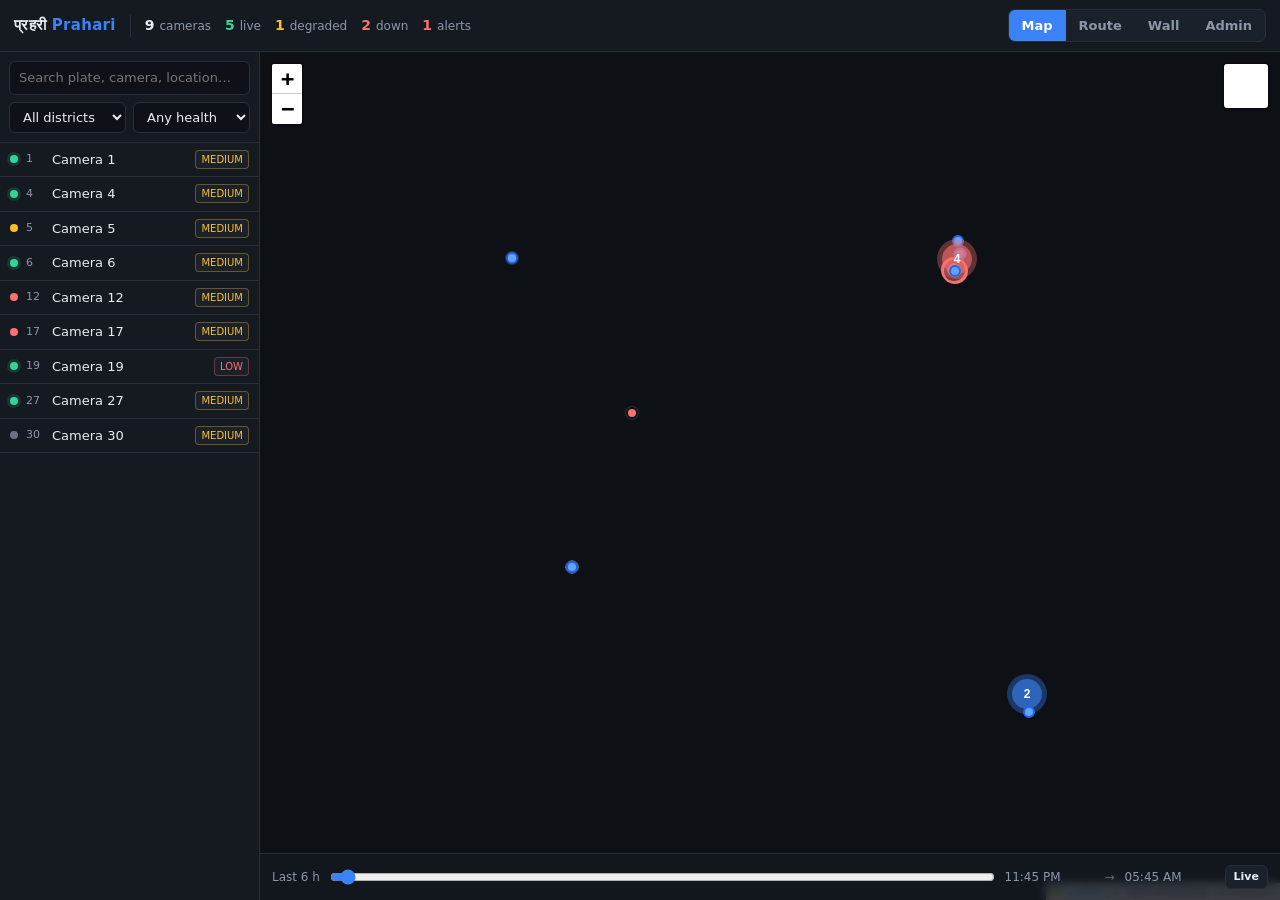
==== commit 82316180: "[G] Fix SonarCloud Security E + Reliability C: escape innerHTML, crypto.getRandomValues, datetime.no" ====
--- a/web/index.html
+++ b/web/index.html
@@ -93,6 +93,9 @@
 // Bootstrap: load fixtures (works with API down) or live API
 const API = window.API_BASE || '';
 
+/** Escape text before inserting into innerHTML. */
+const esc = s => { const d = document.createElement('div'); d.textContent = String(s ?? ''); return d.innerHTML; };
+
 async function apiFetch(path, fallback) {
   try {
     const r = await fetch(API + path);
@@ -158,11 +161,11 @@
   });
   const list = document.getElementById('list');
   list.innerHTML = shown.map(c => `
-    <div class="row" data-id="${c.camera_id}">
+    <div class="row" data-id="${esc(c.camera_id)}">
       <span class="hdot h-${(c.health||'UNKNOWN').toLowerCase()}"></span>
-      <span class="cid">${c.camera_id}</span>
-      <span class="nm">${c.name}</span>
-      <span class="chip cc-${(c.coord_conf||'').toLowerCase()}">${c.coord_conf || '—'}</span>
+      <span class="cid">${esc(c.camera_id)}</span>
+      <span class="nm">${esc(c.name)}</span>
+      <span class="chip cc-${(c.coord_conf||'').toLowerCase()}">${esc(c.coord_conf || '—')}</span>
     </div>`).join('');
   list.querySelectorAll('.row').forEach(r =>
     r.addEventListener('click', () => selectCamera(r.dataset.id)));
@@ -186,29 +189,29 @@
   const snapUrl = API ? `${API}/api/cameras/${c.camera_id}/snapshot` : null;
   d.innerHTML = `
     <button class="detail-close" onclick="document.getElementById('main').classList.remove('detail');document.getElementById('detail').innerHTML=''">×</button>
-    <h3>Camera ${c.camera_id}</h3>
-    <div class="sub">${c.name}</div>
-    ${snapUrl ? `<img class="snap" src="${snapUrl}" alt="" onerror="this.style.display='none'">` : '<div class="snap-placeholder">snapshot requires live API</div>'}
+    <h3>Camera ${esc(c.camera_id)}</h3>
+    <div class="sub">${esc(c.name)}</div>
+    ${snapUrl ? `<img class="snap" src="${esc(snapUrl)}" alt="" onerror="this.style.display='none'">` : '<div class="snap-placeholder">snapshot requires live API</div>'}
     <h4>Health</h4>
     <dl class="kv">
-      <dt>status</dt><dd><span class="hdot h-${(c.health||'UNKNOWN').toLowerCase()}"></span> ${c.health||'UNKNOWN'}</dd>
-      <dt>updated</dt><dd>${c.health_at ? new Date(c.health_at).toLocaleTimeString() : '—'}</dd>
+      <dt>status</dt><dd><span class="hdot h-${(c.health||'UNKNOWN').toLowerCase()}"></span> ${esc(c.health||'UNKNOWN')}</dd>
+      <dt>updated</dt><dd>${c.health_at ? esc(new Date(c.health_at).toLocaleTimeString()) : '—'}</dd>
     </dl>
     <h4>Location</h4>
     <dl class="kv">
-      <dt>district</dt><dd>${c.district_code||'—'}</dd>
-      <dt>lat, lon</dt><dd>${c.lat != null ? c.lat.toFixed(5) : '—'}, ${c.lon != null ? c.lon.toFixed(5) : '—'}</dd>
-      <dt>confidence</dt><dd><span class="chip cc-${(c.coord_conf||'').toLowerCase()}">${c.coord_conf||'—'}</span></dd>
-      <dt>bearing</dt><dd>${c.bearing_deg != null ? c.bearing_deg + '°' : '— (no wedge)'}</dd>
+      <dt>district</dt><dd>${esc(c.district_code||'—')}</dd>
+      <dt>lat, lon</dt><dd>${c.lat != null ? esc(c.lat.toFixed(5)) : '—'}, ${c.lon != null ? esc(c.lon.toFixed(5)) : '—'}</dd>
+      <dt>confidence</dt><dd><span class="chip cc-${(c.coord_conf||'').toLowerCase()}">${esc(c.coord_conf||'—')}</span></dd>
+      <dt>bearing</dt><dd>${c.bearing_deg != null ? esc(c.bearing_deg + '°') : '— (no wedge)'}</dd>
     </dl>
     <h4>Transport</h4>
     <dl class="kv">
-      <dt>in use</dt><dd>${c.transport_in_use||'—'}</dd>
-      <dt>driver</dt><dd>${c.driver||'—'}</dd>
+      <dt>in use</dt><dd>${esc(c.transport_in_use||'—')}</dd>
+      <dt>driver</dt><dd>${esc(c.driver||'—')}</dd>
     </dl>
     <div style="display:flex;gap:8px;margin-top:12px">
-      <button class="btn go" onclick="WallView.openOne('${c.camera_id}');switchView('wall')">▶ Open in wall</button>
-      <button class="btn" onclick="RouteView.openSearch('${c.camera_id}');switchView('route')">Route</button>
+      <button class="btn go" onclick="WallView.openOne(${JSON.stringify(String(c.camera_id))});switchView('wall')">▶ Open in wall</button>
+      <button class="btn" onclick="RouteView.openSearch(${JSON.stringify(String(c.camera_id))});switchView('route')">Route</button>
     </div>
     <div class="hint" style="margin-top:10px">Shift-click a wall tile to enlarge. <kbd>Esc</kbd> close panel.</div>`;
   // Refresh snapshot every 5 s
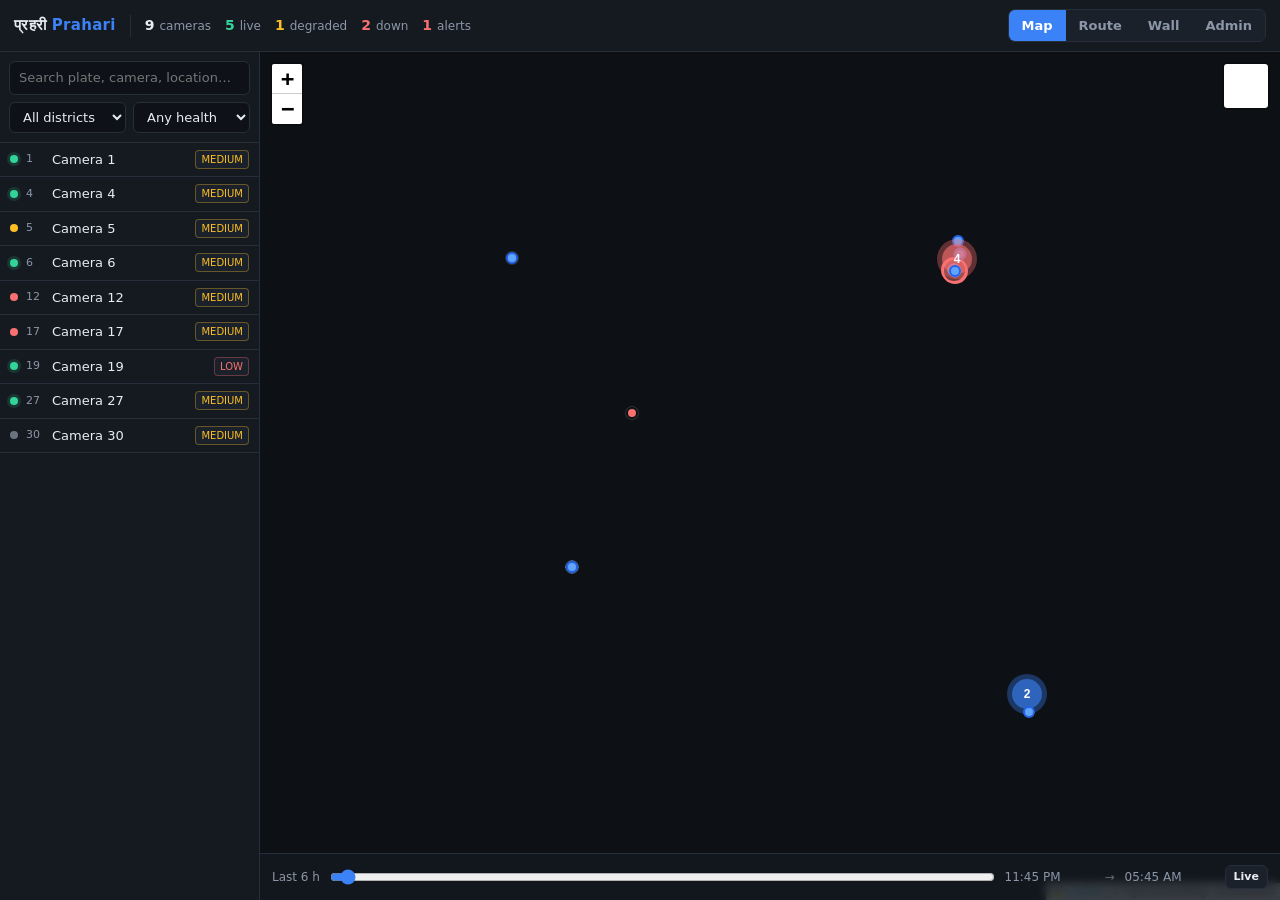
==== commit 95cc1c0a: "[G] Fix all remaining SonarCloud findings + verify G5 Docker Security / SSRF (S5324): - probe.py, pr" ====
--- a/web/index.html
+++ b/web/index.html
@@ -31,10 +31,10 @@
 <main id="main">
   <aside id="sidebar">
     <div class="filters">
-      <input id="q" placeholder="Search plate, camera, location…  ( / )">
+      <input id="q" placeholder="Search plate, camera, location…  ( / )" autocomplete="off">
       <div class="two">
-        <select id="fDist"><option value="">All districts</option></select>
-        <select id="fHealth">
+        <select id="fDist" autocomplete="off"><option value="">All districts</option></select>
+        <select id="fHealth" autocomplete="off">
           <option value="">Any health</option>
           <option value="LIVE">Live</option>
           <option value="DEGRADED">Degraded</option>
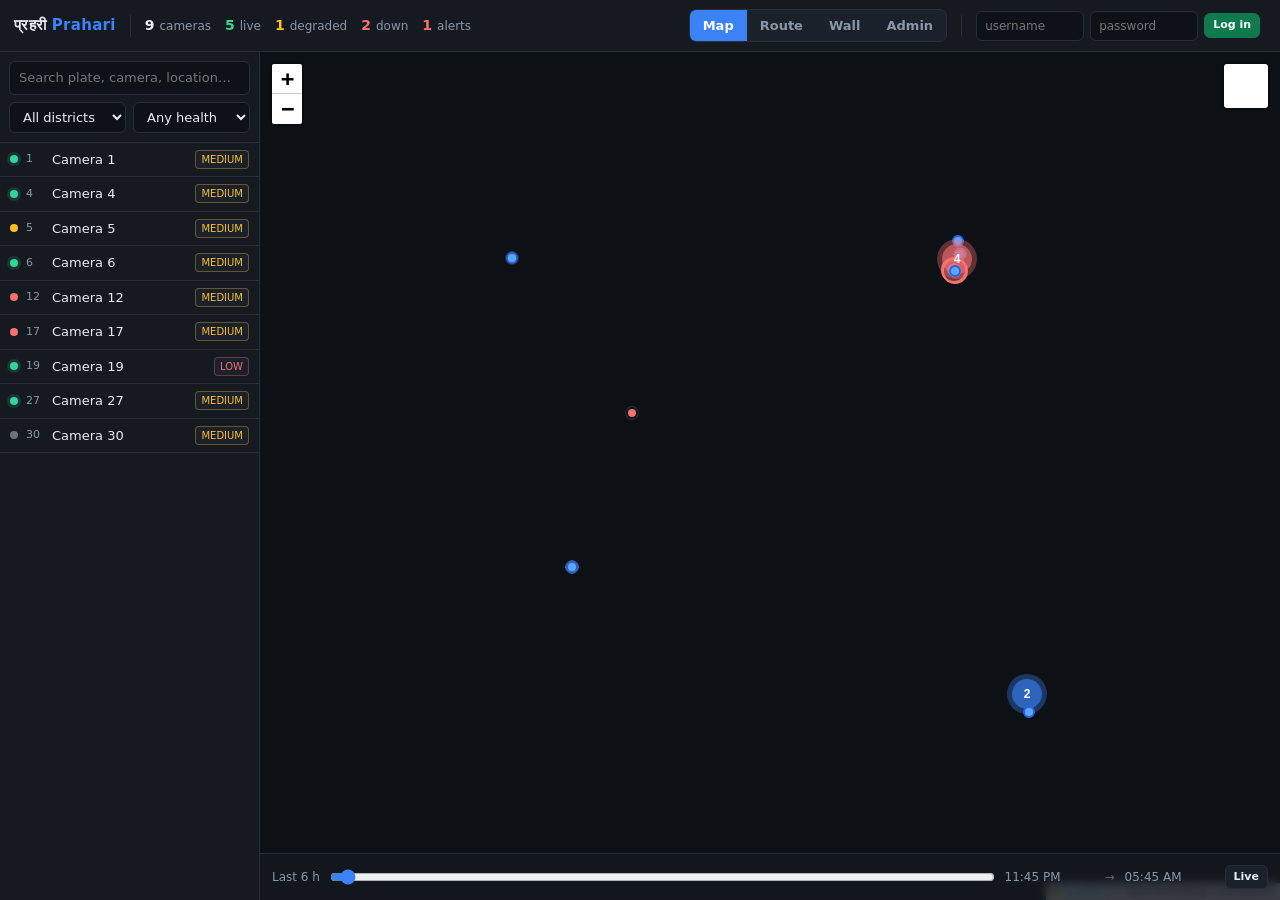
==== commit 6b8d40da: "Wire the console to live data: CORS, a portal page, and two real bugs found testing it - services/ap" ====
--- a/web/index.html
+++ b/web/index.html
@@ -12,7 +12,7 @@
 <body>
 
 <header>
-  <div class="brand">प्रहरी <span>Prahari</span></div>
+  <a class="brand" href="home.html" title="Back to the Prahari portal">प्रहरी <span>Prahari</span></a>
   <div class="sep"></div>
   <div class="stat"><b id="s-total">0</b> cameras</div>
   <div class="stat"><b id="s-live" class="c-live">0</b> live</div>
@@ -26,6 +26,8 @@
     <button data-v="wall">Wall</button>
     <button data-v="admin">Admin</button>
   </div>
+  <div class="sep"></div>
+  <div id="authBox" class="auth-box"></div>
 </header>
 
 <main id="main">
@@ -90,18 +92,30 @@
 <script src="wall.js"></script>
 <script src="admin.js"></script>
 <script>
-// Bootstrap: load fixtures (works with API down) or live API
-const API = window.API_BASE || '';
+// Live core API (services/api/main.py, [C4]). CORS on that app allows any localhost origin,
+// so this console can call it directly whether it is served by scripts/console_serve.py (5173)
+// or opened as a plain file. Logged out, calls fall through to fixtures — see apiFetch below.
+const LIVE_API = window.API_BASE || 'http://localhost:8000';
 
 /** Escape text before inserting into innerHTML. */
 const esc = s => { const d = document.createElement('div'); d.textContent = String(s ?? ''); return d.innerHTML; };
 
+function authToken() { return localStorage.getItem('prahari_token') || ''; }
+function authRole()  { return localStorage.getItem('prahari_role')  || ''; }
+function authUser()  { return localStorage.getItem('prahari_user')  || ''; }
+
 async function apiFetch(path, fallback) {
+  const token = authToken();
+  // Console-server mode (no login yet): same-origin relative path, whatever console_serve.py
+  // implements (cameras today), fixtures for the rest. Live mode (logged in): the real API,
+  // cross-origin, with the Bearer token every [C10] scope check requires.
+  const base = token ? LIVE_API : (window.API_BASE || '');
   try {
-    const r = await fetch(API + path);
+    const r = await fetch(base + path, token ? { headers: { Authorization: `Bearer ${token}` } } : {});
     if (r.ok) return r.json();
+    if (r.status === 401) { logout(); }
   } catch (_) {}
-  // Fall back to fixtures when API is down — G7 contract
+  // Fall back to fixtures when the API is down or the call was never live — G7 contract
   try {
     const name = path.replace(/^\/api\//, '').replace(/\?.*$/, '').replace(/\//g, '_');
     const r = await fetch(`../fixtures/api/${name}.json`);
@@ -112,6 +126,60 @@
 
 window.apiFetch = apiFetch;
 window.prahari = {};
+
+function renderAuthBox() {
+  const box = document.getElementById('authBox');
+  const token = authToken();
+  if (token) {
+    box.innerHTML = `
+      <span class="stat">${esc(authUser())} <span class="chip">${esc(authRole())}</span></span>
+      <button class="btn sm" id="logoutBtn">Log out</button>`;
+    document.getElementById('logoutBtn').addEventListener('click', logout);
+  } else {
+    box.innerHTML = `
+      <form id="loginForm" class="login-form">
+        <input id="luser" placeholder="username" autocomplete="username" required>
+        <input id="lpass" type="password" placeholder="password" autocomplete="current-password" required>
+        <button class="btn sm go" type="submit">Log in</button>
+        <span id="loginErr" class="c-alert" style="font-size:11px"></span>
+      </form>`;
+    document.getElementById('loginForm').addEventListener('submit', onLogin);
+  }
+}
+
+async function onLogin(e) {
+  e.preventDefault();
+  const username = document.getElementById('luser').value.trim();
+  const password = document.getElementById('lpass').value;
+  const errEl = document.getElementById('loginErr');
+  errEl.textContent = '';
+  try {
+    const r = await fetch(`${LIVE_API}/api/auth/login`, {
+      method: 'POST',
+      headers: { 'Content-Type': 'application/json' },
+      body: JSON.stringify({ username, password }),
+    });
+    if (!r.ok) { errEl.textContent = r.status === 401 ? 'wrong username or password' : `error ${r.status}`; return; }
+    const data = await r.json();
+    localStorage.setItem('prahari_token', data.access);
+    localStorage.setItem('prahari_role', data.role || '');
+    localStorage.setItem('prahari_user', username);
+    window.API_BASE = LIVE_API;   // ws.js and every apiFetch call now go live
+    renderAuthBox();
+    await boot();
+  } catch (_) {
+    errEl.textContent = `cannot reach the API at ${LIVE_API}`;
+  }
+}
+
+function logout() {
+  localStorage.removeItem('prahari_token');
+  localStorage.removeItem('prahari_role');
+  localStorage.removeItem('prahari_user');
+  renderAuthBox();
+  boot();
+}
+window.logout = logout;
 
 async function boot() {
   const [cameras, alerts] = await Promise.all([
@@ -186,7 +254,7 @@
 
 function showDetail(c) {
   const d = document.getElementById('detail');
-  const snapUrl = API ? `${API}/api/cameras/${c.camera_id}/snapshot` : null;
+  const snapUrl = authToken() ? `${LIVE_API}/api/cameras/${c.camera_id}/snapshot` : null;
   d.innerHTML = `
     <button class="detail-close" onclick="document.getElementById('main').classList.remove('detail');document.getElementById('detail').innerHTML=''">×</button>
     <h3>Camera ${esc(c.camera_id)}</h3>
@@ -271,6 +339,8 @@
   document.getElementById('modal').style.display = 'flex';
 };
 
+if (authToken()) window.API_BASE = LIVE_API;   // resume a session started from home.html
+renderAuthBox();
 boot();
 </script>
 </body>
--- a/web/styles.css
+++ b/web/styles.css
@@ -36,8 +36,9 @@
   border-bottom: 1px solid var(--line);
   min-width: 0;
 }
-.brand { font-weight: 700; font-size: 15px; letter-spacing: .02em; flex: none; }
+.brand { font-weight: 700; font-size: 15px; letter-spacing: .02em; flex: none; text-decoration: none; color: inherit; }
 .brand span { color: var(--accent); }
+a.brand:hover { opacity: .85; }
 .sep { width: 1px; height: 22px; background: var(--line); flex: none; }
 .stat { display: flex; gap: 5px; align-items: baseline; color: var(--dim); font-size: 12px; white-space: nowrap; }
 .stat b { font-size: 14px; font-variant-numeric: tabular-nums; color: var(--ink); }
@@ -231,6 +232,11 @@
 .status-live { background: #0f7a4d44; color: var(--live); border: 1px solid #0f7a4d; }
 .status-stub { background: #4b4b0044; color: var(--deg);  border: 1px solid #7a6b0d; }
 
+/* ── auth ── */
+.auth-box { display: flex; align-items: center; gap: 8px; flex: none; }
+.login-form { display: flex; align-items: center; gap: 6px; }
+.login-form input { width: 108px; padding: 5px 8px; font-size: 12px; }
+
 /* ── misc ── */
 .hint { color: var(--faint); font-size: 11px; line-height: 1.6; }
 kbd {
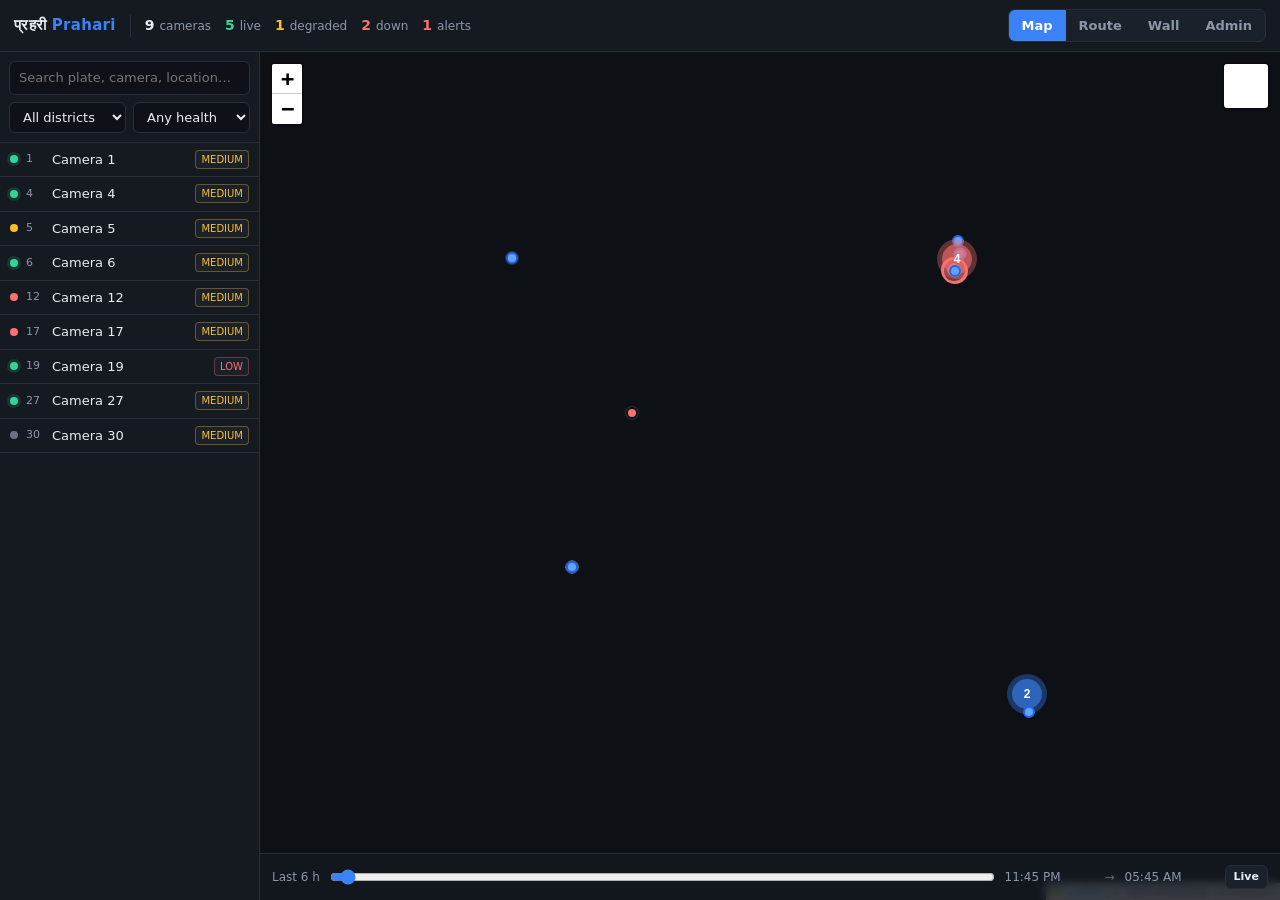
==== commit 695b1e52: "lane/neevmodh — Wave 0+1: [G1] grid recon, [G5] infra, [G2] transport resolution, [G3] health monito" ====
--- a/web/index.html
+++ b/web/index.html
@@ -12,7 +12,7 @@
 <body>
 
 <header>
-  <a class="brand" href="home.html" title="Back to the Prahari portal">प्रहरी <span>Prahari</span></a>
+  <div class="brand">प्रहरी <span>Prahari</span></div>
   <div class="sep"></div>
   <div class="stat"><b id="s-total">0</b> cameras</div>
   <div class="stat"><b id="s-live" class="c-live">0</b> live</div>
@@ -26,8 +26,6 @@
     <button data-v="wall">Wall</button>
     <button data-v="admin">Admin</button>
   </div>
-  <div class="sep"></div>
-  <div id="authBox" class="auth-box"></div>
 </header>
 
 <main id="main">
@@ -92,30 +90,18 @@
 <script src="wall.js"></script>
 <script src="admin.js"></script>
 <script>
-// Live core API (services/api/main.py, [C4]). CORS on that app allows any localhost origin,
-// so this console can call it directly whether it is served by scripts/console_serve.py (5173)
-// or opened as a plain file. Logged out, calls fall through to fixtures — see apiFetch below.
-const LIVE_API = window.API_BASE || 'http://localhost:8000';
+// Bootstrap: load fixtures (works with API down) or live API
+const API = window.API_BASE || '';
 
 /** Escape text before inserting into innerHTML. */
 const esc = s => { const d = document.createElement('div'); d.textContent = String(s ?? ''); return d.innerHTML; };
 
-function authToken() { return localStorage.getItem('prahari_token') || ''; }
-function authRole()  { return localStorage.getItem('prahari_role')  || ''; }
-function authUser()  { return localStorage.getItem('prahari_user')  || ''; }
-
 async function apiFetch(path, fallback) {
-  const token = authToken();
-  // Console-server mode (no login yet): same-origin relative path, whatever console_serve.py
-  // implements (cameras today), fixtures for the rest. Live mode (logged in): the real API,
-  // cross-origin, with the Bearer token every [C10] scope check requires.
-  const base = token ? LIVE_API : (window.API_BASE || '');
   try {
-    const r = await fetch(base + path, token ? { headers: { Authorization: `Bearer ${token}` } } : {});
+    const r = await fetch(API + path);
     if (r.ok) return r.json();
-    if (r.status === 401) { logout(); }
   } catch (_) {}
-  // Fall back to fixtures when the API is down or the call was never live — G7 contract
+  // Fall back to fixtures when API is down — G7 contract
   try {
     const name = path.replace(/^\/api\//, '').replace(/\?.*$/, '').replace(/\//g, '_');
     const r = await fetch(`../fixtures/api/${name}.json`);
@@ -126,60 +112,6 @@
 
 window.apiFetch = apiFetch;
 window.prahari = {};
-
-function renderAuthBox() {
-  const box = document.getElementById('authBox');
-  const token = authToken();
-  if (token) {
-    box.innerHTML = `
-      <span class="stat">${esc(authUser())} <span class="chip">${esc(authRole())}</span></span>
-      <button class="btn sm" id="logoutBtn">Log out</button>`;
-    document.getElementById('logoutBtn').addEventListener('click', logout);
-  } else {
-    box.innerHTML = `
-      <form id="loginForm" class="login-form">
-        <input id="luser" placeholder="username" autocomplete="username" required>
-        <input id="lpass" type="password" placeholder="password" autocomplete="current-password" required>
-        <button class="btn sm go" type="submit">Log in</button>
-        <span id="loginErr" class="c-alert" style="font-size:11px"></span>
-      </form>`;
-    document.getElementById('loginForm').addEventListener('submit', onLogin);
-  }
-}
-
-async function onLogin(e) {
-  e.preventDefault();
-  const username = document.getElementById('luser').value.trim();
-  const password = document.getElementById('lpass').value;
-  const errEl = document.getElementById('loginErr');
-  errEl.textContent = '';
-  try {
-    const r = await fetch(`${LIVE_API}/api/auth/login`, {
-      method: 'POST',
-      headers: { 'Content-Type': 'application/json' },
-      body: JSON.stringify({ username, password }),
-    });
-    if (!r.ok) { errEl.textContent = r.status === 401 ? 'wrong username or password' : `error ${r.status}`; return; }
-    const data = await r.json();
-    localStorage.setItem('prahari_token', data.access);
-    localStorage.setItem('prahari_role', data.role || '');
-    localStorage.setItem('prahari_user', username);
-    window.API_BASE = LIVE_API;   // ws.js and every apiFetch call now go live
-    renderAuthBox();
-    await boot();
-  } catch (_) {
-    errEl.textContent = `cannot reach the API at ${LIVE_API}`;
-  }
-}
-
-function logout() {
-  localStorage.removeItem('prahari_token');
-  localStorage.removeItem('prahari_role');
-  localStorage.removeItem('prahari_user');
-  renderAuthBox();
-  boot();
-}
-window.logout = logout;
 
 async function boot() {
   const [cameras, alerts] = await Promise.all([
@@ -254,7 +186,7 @@
 
 function showDetail(c) {
   const d = document.getElementById('detail');
-  const snapUrl = authToken() ? `${LIVE_API}/api/cameras/${c.camera_id}/snapshot` : null;
+  const snapUrl = API ? `${API}/api/cameras/${c.camera_id}/snapshot` : null;
   d.innerHTML = `
     <button class="detail-close" onclick="document.getElementById('main').classList.remove('detail');document.getElementById('detail').innerHTML=''">×</button>
     <h3>Camera ${esc(c.camera_id)}</h3>
@@ -339,8 +271,6 @@
   document.getElementById('modal').style.display = 'flex';
 };
 
-if (authToken()) window.API_BASE = LIVE_API;   // resume a session started from home.html
-renderAuthBox();
 boot();
 </script>
 </body>
--- a/web/styles.css
+++ b/web/styles.css
@@ -36,9 +36,8 @@
   border-bottom: 1px solid var(--line);
   min-width: 0;
 }
-.brand { font-weight: 700; font-size: 15px; letter-spacing: .02em; flex: none; text-decoration: none; color: inherit; }
+.brand { font-weight: 700; font-size: 15px; letter-spacing: .02em; flex: none; }
 .brand span { color: var(--accent); }
-a.brand:hover { opacity: .85; }
 .sep { width: 1px; height: 22px; background: var(--line); flex: none; }
 .stat { display: flex; gap: 5px; align-items: baseline; color: var(--dim); font-size: 12px; white-space: nowrap; }
 .stat b { font-size: 14px; font-variant-numeric: tabular-nums; color: var(--ink); }
@@ -232,11 +231,6 @@
 .status-live { background: #0f7a4d44; color: var(--live); border: 1px solid #0f7a4d; }
 .status-stub { background: #4b4b0044; color: var(--deg);  border: 1px solid #7a6b0d; }
 
-/* ── auth ── */
-.auth-box { display: flex; align-items: center; gap: 8px; flex: none; }
-.login-form { display: flex; align-items: center; gap: 6px; }
-.login-form input { width: 108px; padding: 5px 8px; font-size: 12px; }
-
 /* ── misc ── */
 .hint { color: var(--faint); font-size: 11px; line-height: 1.6; }
 kbd {
